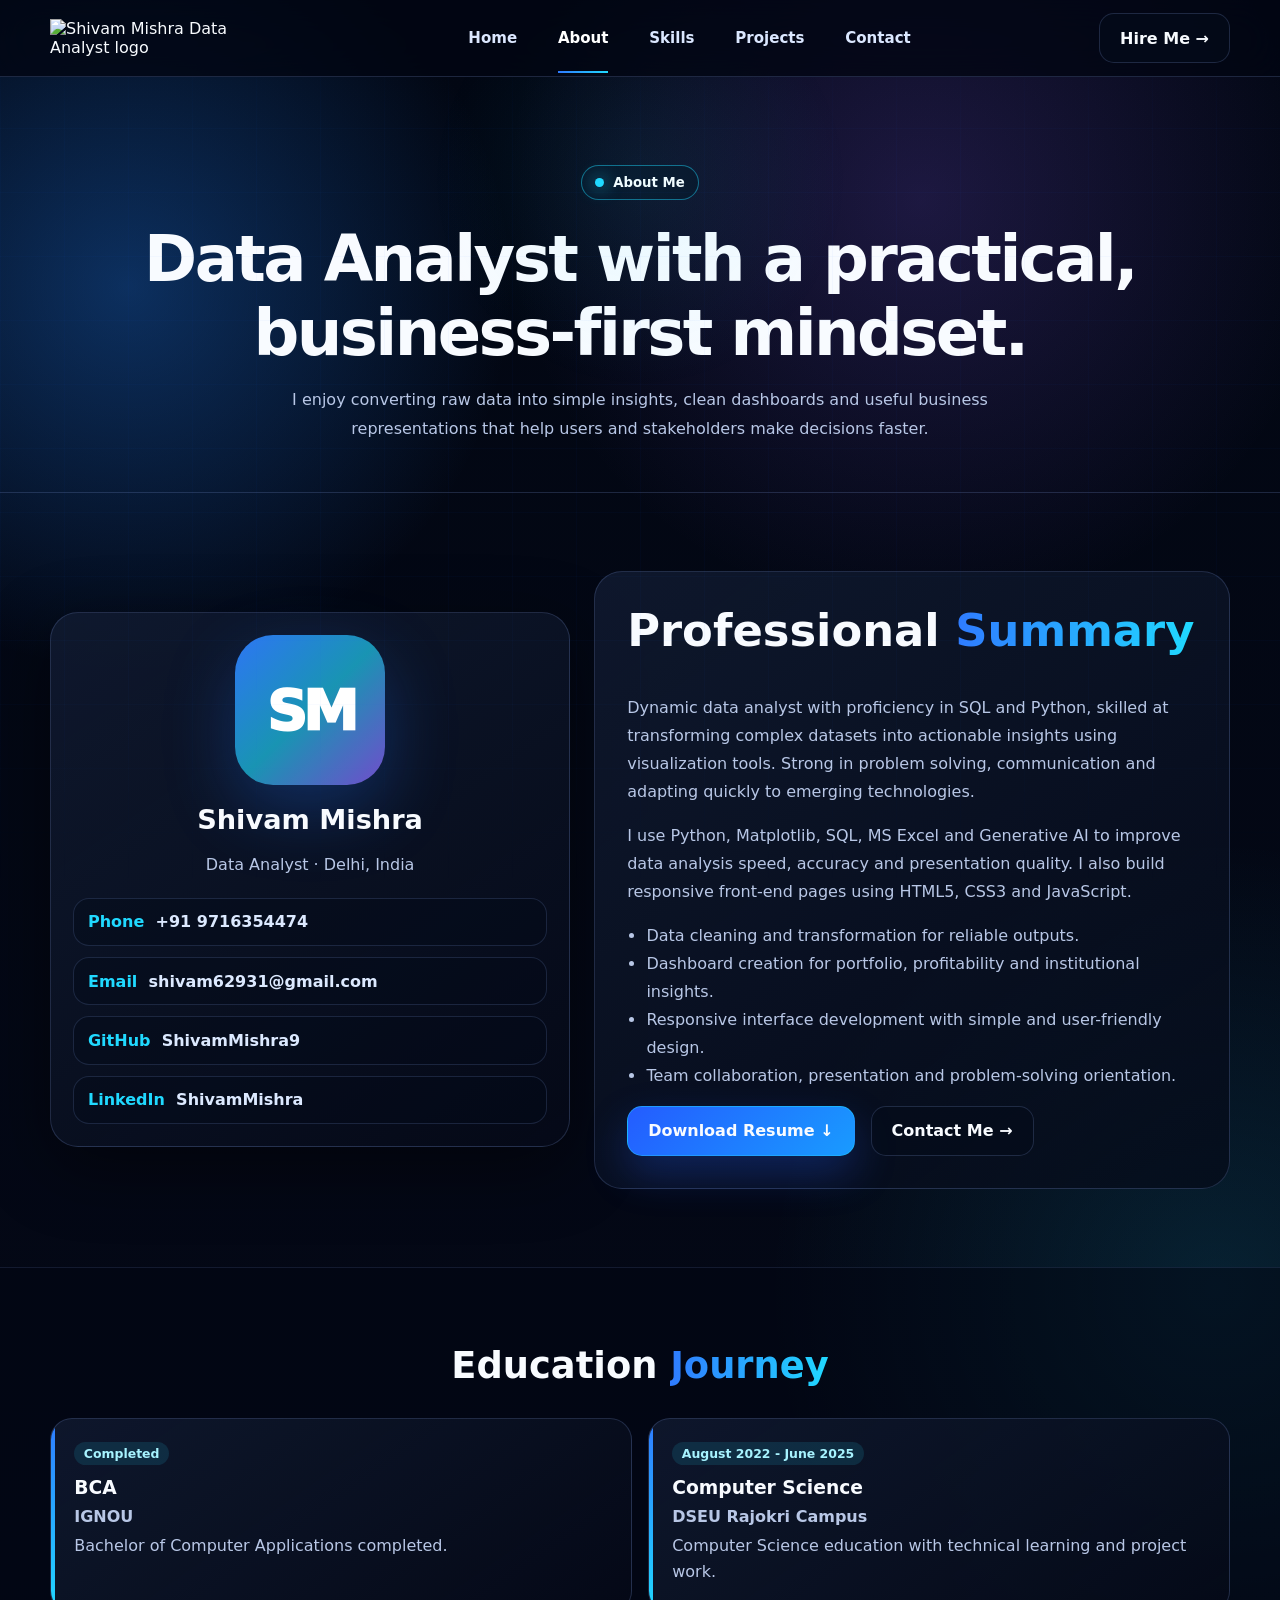
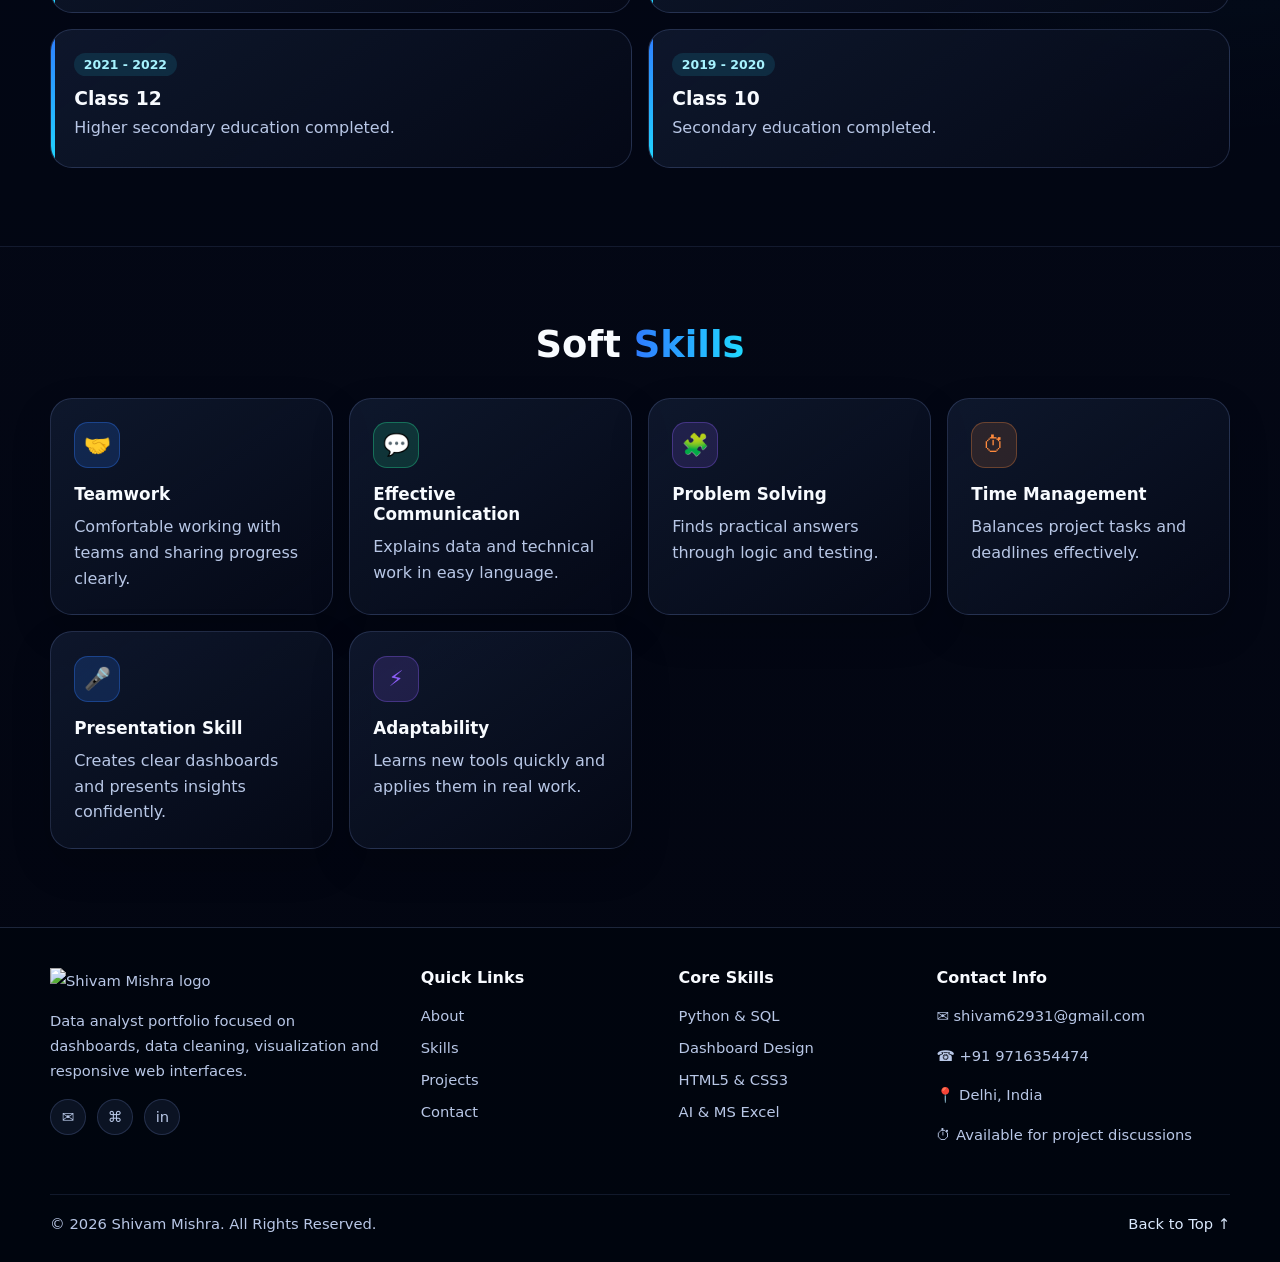
==== about.html @ b5615be9 "Add files via upload" ====
<!DOCTYPE html>
<html lang="en">
<head>
  <meta charset="UTF-8" />
  <meta name="viewport" content="width=device-width, initial-scale=1.0" />
  <title>About Shivam Mishra | Data Analyst</title>
  <meta name="description" content="About Shivam Mishra, data analyst with BCA from IGNOU and skills in Python, SQL, dashboards and visualization." />
  <link rel="stylesheet" href="styles.css" />
</head>
<body>
  <header class="site-header">
    <div class="container navbar">
      <a class="brand" href="index.html" aria-label="Shivam Mishra Home"><img src="assets/image.jpeg" alt="Shivam Mishra Data Analyst logo"></a>
      <nav class="nav-links" data-nav-links>
        <a class="nav-link " href="index.html">Home</a>
        <a class="nav-link active" href="about.html">About</a>
        <a class="nav-link " href="skills.html">Skills</a>
        <a class="nav-link " href="projects.html">Projects</a>
        <a class="nav-link " href="contact.html">Contact</a>
      </nav>
      <div class="nav-actions">
        <a class="btn btn-ghost" href="contact.html">Hire Me →</a>
        <button class="nav-toggle" data-nav-toggle aria-label="Open menu" aria-expanded="false">☰</button>
      </div>
    </div>
  </header>

  <main>
    <section class="page-hero">
      <div class="container">
        <span class="badge">About Me</span>
        <h1>Data Analyst with a practical, business-first mindset.</h1>
        <p>I enjoy converting raw data into simple insights, clean dashboards and useful business representations that help users and stakeholders make decisions faster.</p>
      </div>
    </section>

    <section class="section-pad">
      <div class="container about-grid">
        <aside class="profile-card">
          <div class="profile-photo">SM</div>
          <h2>Shivam Mishra</h2>
          <p>Data Analyst · Delhi, India</p>
          <div class="profile-meta">
            <a href="tel:+919716354474"><b>Phone</b> +91 9716354474</a>
            <a href="mailto:shivam62931@gmail.com"><b>Email</b> shivam62931@gmail.com</a>
            <a href="https://github.com/ShivamMishra9" target="_blank" rel="noopener"><b>GitHub</b> ShivamMishra9</a>
            <a href="https://www.linkedin.com/in/shivam-mishra-34b9a5308?utm_source=share_via&utm_content=profile&utm_medium=member_android" target="_blank" rel="noopener"><b>LinkedIn</b> ShivamMishra</a>
          </div>
        </aside>
        <div class="about-panel">
          <h2>Professional <span class="gradient-text">Summary</span></h2>
          <p>Dynamic data analyst with proficiency in SQL and Python, skilled at transforming complex datasets into actionable insights using visualization tools. Strong in problem solving, communication and adapting quickly to emerging technologies.</p>
          <p>I use Python, Matplotlib, SQL, MS Excel and Generative AI to improve data analysis speed, accuracy and presentation quality. I also build responsive front-end pages using HTML5, CSS3 and JavaScript.</p>
          <ul class="about-list">
            <li>Data cleaning and transformation for reliable outputs.</li>
            <li>Dashboard creation for portfolio, profitability and institutional insights.</li>
            <li>Responsive interface development with simple and user-friendly design.</li>
            <li>Team collaboration, presentation and problem-solving orientation.</li>
          </ul>
          <div class="hero-actions">
            <a class="btn btn-primary" href="assets/Resume.pdf" target="_blank" rel="noopener">Download Resume ↓</a>
            <a class="btn btn-ghost" href="contact.html">Contact Me →</a>
          </div>
        </div>
      </div>
    </section>

    <section class="section-pad split-bg">
      <div class="container">
        <h2 class="section-title">Education <span class="gradient-text">Journey</span></h2>
        <div class="timeline-grid">
          <div class="timeline-card"><span class="year">Completed</span><h3>BCA</h3><p><strong>IGNOU</strong></p><p>Bachelor of Computer Applications completed.</p></div>
          <div class="timeline-card"><span class="year">August 2022 - June 2025</span><h3>Computer Science</h3><p><strong>DSEU Rajokri Campus</strong></p><p>Computer Science education with technical learning and project work.</p></div>
          <div class="timeline-card"><span class="year">2021 - 2022</span><h3>Class 12</h3><p>Higher secondary education completed.</p></div>
          <div class="timeline-card"><span class="year">2019 - 2020</span><h3>Class 10</h3><p>Secondary education completed.</p></div>
        </div>
      </div>
    </section>

    <section class="section-pad">
      <div class="container">
        <h2 class="section-title">Soft <span class="gradient-text">Skills</span></h2>
        <div class="features-grid">
          <div class="feature-card"><div class="icon">🤝</div><h3>Teamwork</h3><p>Comfortable working with teams and sharing progress clearly.</p></div>
          <div class="feature-card"><div class="icon">💬</div><h3>Effective Communication</h3><p>Explains data and technical work in easy language.</p></div>
          <div class="feature-card"><div class="icon">🧩</div><h3>Problem Solving</h3><p>Finds practical answers through logic and testing.</p></div>
          <div class="feature-card"><div class="icon">⏱</div><h3>Time Management</h3><p>Balances project tasks and deadlines effectively.</p></div>
          <div class="feature-card"><div class="icon">🎤</div><h3>Presentation Skill</h3><p>Creates clear dashboards and presents insights confidently.</p></div>
          <div class="feature-card"><div class="icon">⚡</div><h3>Adaptability</h3><p>Learns new tools quickly and applies them in real work.</p></div>
        </div>
      </div>
    </section>
  </main>

  <footer class="footer">
    <div class="container">
      <div class="footer-grid">
        <div>
          <a class="brand" href="index.html"><img src=""C:\Users\shiva\Desktop\portfolio\shivam-portfolio-firebase\WhatsApp Image 2026-07-04 at 11.56.50.jpeg"" alt="Shivam Mishra logo"></a>
          <p>Data analyst portfolio focused on dashboards, data cleaning, visualization and responsive web interfaces.</p>
          <div class="social">
            <a href="mailto:shivam62931@gmail.com" aria-label="Email">✉</a>
            <a href="https://github.com/ShivamMishra9" aria-label="GitHub">⌘</a>
            <a href="https://www.linkedin.com/in/shivam-mishra-34b9a5308?utm_source=share_via&utm_content=profile&utm_medium=member_android" aria-label="LinkedIn">in</a>
          </div>
        </div>
        <div>
          <h3>Quick Links</h3>
          <a href="about.html">About</a>
          <a href="skills.html">Skills</a>
          <a href="projects.html">Projects</a>
          <a href="contact.html">Contact</a>
        </div>
        <div>
          <h3>Core Skills</h3>
          <a href="skills.html">Python & SQL</a>
          <a href="skills.html">Dashboard Design</a>
          <a href="skills.html">HTML5 & CSS3</a>
          <a href="skills.html">AI & MS Excel</a>
        </div>
        <div>
          <h3>Contact Info</h3>
          <p>✉ shivam62931@gmail.com</p>
          <p>☎ +91 9716354474</p>
          <p>📍 Delhi, India</p>
          <p>⏱ Available for project discussions</p>
        </div>
      </div>
      <div class="copyright">
        <span>© 2026 Shivam Mishra. All Rights Reserved.</span>
        <a class="back-top" data-back-top>Back to Top ↑</a>
      </div>
    </div>
  </footer>
  <script src="js/main.js"></script>
</body>
</html>
---- styles.css ----
:root {
  --bg: #030712;
  --bg-2: #071023;
  --card: rgba(16, 26, 48, 0.78);
  --card-2: rgba(14, 23, 42, 0.96);
  --border: rgba(107, 132, 191, 0.26);
  --text: #f8fbff;
  --muted: #b8c7e6;
  --blue: #2f7bff;
  --cyan: #20d9ff;
  --purple: #8b5cf6;
  --pink: #ff58d6;
  --green: #27ef9f;
  --orange: #ff8a3d;
  --shadow: 0 20px 70px rgba(0, 0, 0, 0.45);
  --radius: 22px;
}

* { box-sizing: border-box; }
html { scroll-behavior: smooth; }
body {
  margin: 0;
  font-family: Inter, ui-sans-serif, system-ui, -apple-system, BlinkMacSystemFont, "Segoe UI", Arial, sans-serif;
  background:
    radial-gradient(circle at 10% 10%, rgba(33, 133, 255, .32), transparent 24rem),
    radial-gradient(circle at 72% 7%, rgba(135, 92, 246, .20), transparent 26rem),
    radial-gradient(circle at 95% 45%, rgba(32, 217, 255, .12), transparent 28rem),
    linear-gradient(180deg, #020713 0%, #040816 55%, #020510 100%);
  color: var(--text);
  overflow-x: hidden;
}

body::before {
  content: "";
  position: fixed;
  inset: 0;
  pointer-events: none;
  background-image:
    linear-gradient(rgba(47, 123, 255, .06) 1px, transparent 1px),
    linear-gradient(90deg, rgba(47, 123, 255, .06) 1px, transparent 1px);
  background-size: 64px 64px;
  mask-image: linear-gradient(to bottom, transparent, black 16%, black 76%, transparent);
  opacity: .55;
}

body::after {
  content: "";
  position: fixed;
  inset: 0;
  pointer-events: none;
  background: radial-gradient(circle at var(--x, 50%) var(--y, 20%), rgba(32, 217, 255, .08), transparent 13rem);
  transition: .08s linear;
}

img { max-width: 100%; display: block; }
a { color: inherit; text-decoration: none; }
button, input, textarea, select { font: inherit; }

.container { width: min(1180px, calc(100% - 32px)); margin: 0 auto; }
.gradient-text { color: var(--cyan); background: linear-gradient(90deg, #2f7bff, #20d9ff); -webkit-background-clip: text; background-clip: text; color: transparent; }
.section-title { text-align: center; margin: 0 0 2rem; font-size: clamp(1.6rem, 3vw, 2.3rem); line-height: 1.1; }
.section-subtitle { color: var(--muted); text-align: center; max-width: 760px; margin: -1rem auto 2.5rem; line-height: 1.7; }
.section-pad { padding: 78px 0; }

.site-header {
  position: sticky;
  top: 0;
  z-index: 50;
  background: rgba(2, 6, 18, .78);
  backdrop-filter: blur(18px);
  border-bottom: 1px solid var(--border);
}
.navbar { min-height: 76px; display: flex; align-items: center; justify-content: space-between; gap: 1.2rem; }
.brand { display: inline-flex; align-items: center; gap: .75rem; }
.brand img { width: 168px; height: auto; }
.nav-toggle { display: none; width: 44px; height: 44px; border: 1px solid var(--border); border-radius: 14px; background: rgba(13, 22, 43, .8); color: var(--text); cursor: pointer; }
.nav-links { display: flex; align-items: center; justify-content: center; gap: .55rem; }
.nav-link {
  position: relative;
  padding: 1.65rem 1rem;
  color: #dbe7ff;
  font-weight: 700;
  font-size: .94rem;
  transition: color .25s ease;
}
.nav-link::after {
  content: "";
  position: absolute;
  left: 1rem;
  right: 1rem;
  bottom: 0;
  height: 2px;
  background: linear-gradient(90deg, var(--blue), var(--cyan));
  transform: scaleX(0);
  transform-origin: center;
  transition: transform .25s ease;
}
.nav-link:hover, .nav-link.active { color: #fff; }
.nav-link:hover::after, .nav-link.active::after { transform: scaleX(1); }
.nav-actions { display: flex; align-items: center; gap: .8rem; }
.btn {
  display: inline-flex;
  align-items: center;
  justify-content: center;
  gap: .65rem;
  min-height: 48px;
  padding: .9rem 1.25rem;
  border-radius: 15px;
  border: 1px solid var(--border);
  background: rgba(15, 25, 45, .66);
  color: var(--text);
  font-weight: 800;
  cursor: pointer;
  transition: transform .25s ease, box-shadow .25s ease, border-color .25s ease, background .25s ease;
}
.btn:hover { transform: translateY(-3px); border-color: rgba(32,217,255,.55); box-shadow: 0 14px 32px rgba(32, 117, 255, .18); }
.btn-primary { border-color: rgba(32, 217, 255, .42); background: linear-gradient(135deg, #245cff, #199bff); box-shadow: 0 18px 42px rgba(36, 92, 255, .28); }
.btn-ghost { background: rgba(5, 12, 26, .7); }

.hero { position: relative; padding: 84px 0 76px; border-bottom: 1px solid var(--border); overflow: hidden; }
.hero-grid { display: grid; grid-template-columns: 1.02fr .98fr; gap: 4rem; align-items: center; }
.badge {
  display: inline-flex; align-items: center; gap: .55rem; color: #ffffff;
  border: 1px solid rgba(32, 217, 255, .46);
  background: rgba(6, 16, 35, .68);
  border-radius: 999px;
  padding: .55rem .85rem;
  font-weight: 800;
  font-size: .83rem;
  margin-bottom: 1.4rem;
}
.badge::before { content: ""; width: 9px; height: 9px; border-radius: 50%; background: var(--cyan); box-shadow: 0 0 18px var(--cyan); }
.hero h1 { font-size: clamp(2.5rem, 5.5vw, 5.35rem); line-height: 1.05; letter-spacing: -.05em; margin: 0 0 1.2rem; }
.hero p { color: #d7e4fb; font-size: 1.05rem; line-height: 1.8; max-width: 620px; margin: 0 0 2rem; }
.hero-actions { display: flex; flex-wrap: wrap; gap: 1rem; }
.hero-visual { position: relative; min-height: 440px; display: grid; place-items: center; }
.code-card {
  width: min(100%, 470px);
  border: 1px solid rgba(71, 142, 255, .52);
  border-radius: 24px;
  background: linear-gradient(145deg, rgba(17, 27, 52, .94), rgba(6, 10, 27, .78));
  box-shadow: 0 0 0 1px rgba(32, 217, 255, .08), 0 26px 80px rgba(60, 75, 255, .28);
  overflow: hidden;
  transform: perspective(900px) rotateY(-9deg) rotateX(2deg);
}
.card-top { height: 48px; display: flex; align-items: center; justify-content: space-between; padding: 0 1rem; border-bottom: 1px solid rgba(107,132,191,.22); color: #a9c3ff; font-weight: 800; }
.dot-group { display: inline-flex; gap: .45rem; }
.dot { width: 11px; height: 11px; border-radius: 50%; background: var(--blue); }
.dot:nth-child(2) { background: var(--pink); }
.dot:nth-child(3) { background: var(--cyan); }
.code-card pre { margin: 0; padding: 1.4rem; overflow: auto; color: #a7f3ff; line-height: 1.75; font-size: .91rem; }
.float-icon { position: absolute; display: grid; place-items: center; border: 1px solid rgba(32,217,255,.42); border-radius: 24px; background: rgba(16, 26, 48, .80); box-shadow: var(--shadow); animation: float 4s ease-in-out infinite; }
.float-icon.react { right: 4%; bottom: 52px; width: 94px; height: 94px; font-size: 3rem; color: var(--cyan); }
.float-orb { position: absolute; border-radius: 50%; filter: blur(.2px); opacity: .9; animation: float 6s ease-in-out infinite; }
.orb-1 { width: 106px; height: 106px; left: 7%; top: 48px; background: radial-gradient(circle at 35% 30%, #8b5cf6, rgba(47,123,255,.15) 70%); }
.orb-2 { width: 26px; height: 26px; right: 18%; top: 100px; background: radial-gradient(circle, #ff58d6, #5a38ff); animation-delay: -1.5s; }
.orb-3 { width: 18px; height: 18px; left: 16%; bottom: 70px; background: radial-gradient(circle, #20d9ff, #245cff); animation-delay: -3s; }
@keyframes float { 0%,100% { transform: translateY(0); } 50% { transform: translateY(-16px); } }

.tech-row { display: grid; grid-template-columns: repeat(12, 1fr); gap: .85rem; }
.tech-card, .feature-card, .service-card, .stat-card, .project-card, .team-card, .form-card, .info-card {
  border: 1px solid var(--border);
  background: linear-gradient(145deg, rgba(16, 26, 48, .86), rgba(6, 10, 24, .72));
  border-radius: var(--radius);
  box-shadow: 0 16px 40px rgba(0,0,0,.16);
  transition: transform .25s ease, border-color .25s ease, box-shadow .25s ease;
}
.tech-card:hover, .feature-card:hover, .service-card:hover, .stat-card:hover, .project-card:hover, .team-card:hover, .info-card:hover { transform: translateY(-6px); border-color: rgba(32,217,255,.48); box-shadow: 0 24px 54px rgba(10, 70, 160, .18); }
.tech-card { min-height: 88px; display: grid; place-items: center; text-align: center; padding: .7rem; font-weight: 800; font-size: .82rem; color: #e5eeff; }
.tech-icon { display: block; font-size: 1.65rem; margin-bottom: .35rem; }
.stats-grid { margin-top: 1.4rem; display: grid; grid-template-columns: repeat(4, 1fr); gap: 1rem; }
.stat-card { padding: 1.45rem; min-height: 154px; }
.stat-card .icon, .feature-card .icon, .service-card .icon, .info-card .icon { width: 46px; height: 46px; border-radius: 14px; display: grid; place-items: center; margin-bottom: 1rem; background: rgba(47, 123, 255, .18); border: 1px solid rgba(47, 123, 255, .35); color: var(--cyan); font-size: 1.35rem; }
.stat-card h3 { margin: .2rem 0 .25rem; font-size: 1rem; color: #ccddff; }
.stat-card strong { display: block; font-size: 1.65rem; margin-bottom: .25rem; }
.stat-card p, .feature-card p, .service-card p, .project-card p, .team-card p, .info-card p { color: var(--muted); line-height: 1.6; margin: 0; }

.split-bg { background: rgba(2, 6, 18, .48); border-top: 1px solid rgba(107,132,191,.16); border-bottom: 1px solid rgba(107,132,191,.16); }
.features-grid { display: grid; grid-template-columns: repeat(4, 1fr); gap: 1rem; }
.feature-card { padding: 1.45rem; }
.feature-card h3, .service-card h3, .project-card h3, .team-card h3, .info-card h3 { margin: 0 0 .65rem; font-size: 1.05rem; }
.feature-card:nth-child(2n) .icon { color: var(--green); background: rgba(39,239,159,.14); border-color: rgba(39,239,159,.32); }
.feature-card:nth-child(3n) .icon { color: var(--purple); background: rgba(139,92,246,.16); border-color: rgba(139,92,246,.34); }
.feature-card:nth-child(4n) .icon { color: var(--orange); background: rgba(255,138,61,.13); border-color: rgba(255,138,61,.30); }

.services-grid { display: grid; grid-template-columns: repeat(4, 1fr); gap: 1rem; }
.service-card { padding: 1.4rem; min-height: 190px; position: relative; overflow: hidden; }
.service-card::after { content: ""; position: absolute; inset: auto -40px -55px auto; width: 130px; height: 130px; background: radial-gradient(circle, rgba(32,217,255,.18), transparent 65%); }

.process { display: grid; grid-template-columns: repeat(7, 1fr); gap: 1rem; align-items: start; }
.step { text-align: center; position: relative; }
.step:not(:last-child)::after { content: ""; position: absolute; top: 28px; right: -32%; width: 60%; border-top: 2px dotted rgba(45, 149, 255, .65); }
.step-icon { margin: 0 auto .75rem; width: 58px; height: 58px; border-radius: 50%; display: grid; place-items: center; border: 1px solid rgba(32,217,255,.5); background: rgba(16, 26, 48, .85); color: var(--cyan); font-size: 1.4rem; }
.step h3 { margin: 0 0 .35rem; font-size: .96rem; }
.step p { margin: 0; color: var(--muted); font-size: .82rem; line-height: 1.5; }

.cta { margin-top: 2.5rem; padding: 2rem; border: 1px solid rgba(32,217,255,.28); border-radius: 26px; background: linear-gradient(100deg, rgba(33, 54, 97, .8), rgba(12, 59, 90, .56), rgba(38, 25, 76, .6)); display: flex; justify-content: space-between; gap: 1rem; align-items: center; }
.cta h2 { margin: 0 0 .4rem; font-size: clamp(1.5rem, 3vw, 2.2rem); }
.cta p { margin: 0; color: #d7e6ff; }

.projects-grid { display: grid; grid-template-columns: repeat(3, 1fr); gap: 1.25rem; }
.project-card { padding: 1.15rem; overflow: hidden; }
.project-shot { border-radius: 16px; border: 1px solid rgba(107,132,191,.2); height: 170px; background: linear-gradient(135deg, rgba(245,248,255,.95), rgba(210,228,255,.92)); padding: 1rem; margin-bottom: 1rem; }
.mock-browser { height: 100%; border-radius: 12px; background: #eef5ff; box-shadow: inset 0 0 0 1px rgba(28,54,100,.11); overflow: hidden; }
.mock-bar { height: 28px; background: #ffffff; border-bottom: 1px solid #dbe7ff; display: flex; align-items: center; gap: .3rem; padding-left: .7rem; }
.mock-bar span { width: 8px; height: 8px; background: #93a8d5; border-radius: 50%; }
.mock-body { padding: .85rem; display: grid; gap: .5rem; }
.mock-line { height: 10px; background: #c7d7f8; border-radius: 9px; }
.mock-line:nth-child(2) { width: 65%; }
.mock-line:nth-child(3) { width: 82%; }
.mock-panel { height: 45px; border-radius: 12px; background: linear-gradient(90deg, #d8e7ff, #a9c8ff); }
.tags { display: flex; flex-wrap: wrap; gap: .45rem; margin: 1rem 0; }
.tag { color: #a8ffdf; background: rgba(39,239,159,.12); border: 1px solid rgba(39,239,159,.23); padding: .25rem .55rem; border-radius: 999px; font-size: .72rem; font-weight: 800; }
.project-actions { display: grid; grid-template-columns: 1fr 1fr; gap: .7rem; }
.project-actions .btn { min-height: 42px; padding: .7rem .8rem; font-size: .86rem; }

.page-hero { padding: 88px 0 48px; text-align: center; border-bottom: 1px solid var(--border); }
.page-hero h1 { margin: 0 0 1rem; font-size: clamp(2.1rem, 5vw, 4rem); letter-spacing: -.04em; }
.page-hero p { margin: 0 auto; max-width: 760px; color: var(--muted); line-height: 1.8; }
.about-grid { display: grid; grid-template-columns: .9fr 1.1fr; gap: 1.5rem; align-items: center; }
.about-panel { padding: 2rem; border: 1px solid var(--border); border-radius: 28px; background: linear-gradient(145deg, rgba(16, 26, 48, .88), rgba(5, 10, 24, .72)); }
.about-panel h2 { margin-top: 0; font-size: clamp(1.6rem, 4vw, 2.8rem); }
.about-panel p, .about-list li { color: var(--muted); line-height: 1.75; }
.about-list { padding-left: 1.2rem; }
.team-grid { display: grid; grid-template-columns: repeat(3, 1fr); gap: 1rem; }
.team-card { padding: 1.5rem; text-align: center; }
.avatar { width: 76px; height: 76px; border-radius: 50%; display: grid; place-items: center; margin: 0 auto 1rem; background: linear-gradient(135deg, rgba(47,123,255,.9), rgba(32,217,255,.75)); font-size: 1.8rem; font-weight: 900; }

.contact-layout { display: grid; grid-template-columns: .8fr 1.2fr; gap: 1.25rem; align-items: start; }
.info-stack { display: grid; gap: 1rem; }
.info-card, .form-card { padding: 1.5rem; }
.contact-form { display: grid; gap: 1rem; }
.form-grid { display: grid; grid-template-columns: 1fr 1fr; gap: 1rem; }
.form-group { display: grid; gap: .45rem; }
.form-group label { font-weight: 800; color: #e8f1ff; font-size: .9rem; }
.form-group input, .form-group textarea, .form-group select {
  width: 100%;
  border: 1px solid rgba(107,132,191,.34);
  border-radius: 14px;
  background: rgba(4, 10, 24, .72);
  color: var(--text);
  outline: none;
  padding: .95rem 1rem;
  transition: border-color .2s ease, box-shadow .2s ease;
}
.form-group textarea { min-height: 160px; resize: vertical; }
.form-group input:focus, .form-group textarea:focus, .form-group select:focus { border-color: rgba(32,217,255,.72); box-shadow: 0 0 0 4px rgba(32,217,255,.08); }
.form-full { grid-column: 1 / -1; }
.status-message { min-height: 28px; color: var(--muted); font-weight: 700; }
.status-message.success { color: var(--green); }
.status-message.error { color: #ff8b8b; }

.footer { border-top: 1px solid var(--border); background: rgba(1, 5, 14, .82); padding: 2.5rem 0 1.2rem; }
.footer-grid { display: grid; grid-template-columns: 1.5fr 1fr 1fr 1.3fr; gap: 2rem; }
.footer h3 { margin: 0 0 1rem; font-size: 1rem; }
.footer p, .footer a, .copyright { color: var(--muted); line-height: 1.7; font-size: .92rem; }
.footer a { display: block; margin-bottom: .45rem; transition: color .2s ease; }
.footer a:hover { color: var(--cyan); }
.social { display: flex; gap: .7rem; margin-top: 1rem; }
.social a { width: 36px; height: 36px; display: grid; place-items: center; border-radius: 50%; border: 1px solid var(--border); background: rgba(14, 23, 42, .8); }
.copyright { display: flex; justify-content: space-between; gap: 1rem; border-top: 1px solid rgba(107,132,191,.16); margin-top: 2rem; padding-top: 1rem; }
.back-top { color: #dbeafe !important; cursor: pointer; }

@media (max-width: 1080px) {
  .hero-grid, .about-grid, .contact-layout { grid-template-columns: 1fr; }
  .hero-visual { min-height: 360px; }
  .features-grid, .services-grid, .stats-grid { grid-template-columns: repeat(2, 1fr); }
  .tech-row { grid-template-columns: repeat(6, 1fr); }
  .process { grid-template-columns: repeat(4, 1fr); }
  .step::after { display: none; }
  .projects-grid, .team-grid { grid-template-columns: 1fr 1fr; }
}

@media (max-width: 820px) {
  .nav-toggle { display: inline-grid; place-items: center; }
  .nav-actions .btn { display: none; }
  .nav-links {
    position: fixed;
    top: 76px;
    left: 16px;
    right: 16px;
    display: grid;
    gap: 0;
    padding: .7rem;
    background: rgba(3, 10, 25, .96);
    border: 1px solid var(--border);
    border-radius: 20px;
    transform: translateY(-130%);
    transition: transform .25s ease;
    box-shadow: var(--shadow);
  }
  .nav-links.open { transform: translateY(0); }
  .nav-link { padding: 1rem; border-radius: 12px; }
  .nav-link::after { display: none; }
  .nav-link:hover, .nav-link.active { background: rgba(47,123,255,.14); }
  .hero { padding-top: 54px; }
  .code-card { transform: none; }
  .cta { flex-direction: column; text-align: center; align-items: stretch; }
  .footer-grid { grid-template-columns: 1fr 1fr; }
}

@media (max-width: 620px) {
  .container { width: min(100% - 22px, 1180px); }
  .tech-row { grid-template-columns: repeat(3, 1fr); }
  .features-grid, .services-grid, .stats-grid, .projects-grid, .team-grid, .process, .form-grid, .footer-grid { grid-template-columns: 1fr; }
  .hero h1 { font-size: 2.45rem; }
  .hero-actions, .project-actions { grid-template-columns: 1fr; display: grid; }
  .brand img { width: 145px; }
  .copyright { flex-direction: column; }
}

.brand img { width: 230px; }
.hero h1 { max-width: 820px; }
.code-card pre code .comment { color: #7dd3fc; }
.resume-strip { display:flex; flex-wrap:wrap; gap:.75rem; margin-top:1.5rem; }
.pill { display:inline-flex; align-items:center; gap:.45rem; padding:.45rem .7rem; border:1px solid rgba(107,132,191,.28); border-radius:999px; background:rgba(16,26,48,.72); color:#dbeafe; font-weight:800; font-size:.82rem; }
.profile-card { padding:1.4rem; border:1px solid var(--border); border-radius:28px; background:linear-gradient(145deg, rgba(16,26,48,.9), rgba(6,10,24,.76)); box-shadow:var(--shadow); }
.profile-photo { width:150px; height:150px; border-radius:38px; margin:0 auto 1.2rem; display:grid; place-items:center; background:linear-gradient(135deg, rgba(47,123,255,.95), rgba(32,217,255,.65), rgba(139,92,246,.8)); color:#fff; font-size:3.5rem; font-weight:950; letter-spacing:-.08em; box-shadow:0 24px 70px rgba(32,117,255,.28); }
.profile-card h2 { text-align:center; margin:.3rem 0 .35rem; font-size:1.7rem; }
.profile-card p { text-align:center; color:var(--muted); line-height:1.7; }
.profile-meta { display:grid; gap:.7rem; margin-top:1.2rem; }
.profile-meta a, .profile-meta span { display:flex; align-items:center; gap:.7rem; padding:.85rem; border:1px solid rgba(107,132,191,.22); border-radius:16px; background:rgba(4,10,24,.42); color:#dce9ff; font-weight:750; }
.profile-meta b { color:var(--cyan); }
.metric-grid { display:grid; grid-template-columns:repeat(4, 1fr); gap:1rem; }
.metric-card { padding:1.3rem; border:1px solid var(--border); border-radius:var(--radius); background:linear-gradient(145deg, rgba(16,26,48,.86), rgba(6,10,24,.72)); }
.metric-card strong { font-size:1.7rem; display:block; margin-bottom:.35rem; }
.metric-card span { color:var(--muted); line-height:1.5; }
.timeline-grid { display:grid; grid-template-columns:repeat(2, 1fr); gap:1rem; }
.timeline-card { padding:1.45rem; border:1px solid var(--border); border-radius:var(--radius); background:linear-gradient(145deg, rgba(16,26,48,.86), rgba(6,10,24,.72)); position:relative; overflow:hidden; }
.timeline-card:before { content:""; position:absolute; top:0; left:0; width:4px; height:100%; background:linear-gradient(var(--blue), var(--cyan)); }
.timeline-card h3 { margin:0 0 .35rem; }
.timeline-card p { margin:.25rem 0; color:var(--muted); line-height:1.6; }
.timeline-card .year { display:inline-flex; padding:.25rem .6rem; border-radius:999px; background:rgba(32,217,255,.12); color:#a7f3ff; font-size:.78rem; font-weight:900; margin-bottom:.75rem; }
.skill-board { display:grid; grid-template-columns:1fr 1fr; gap:1.25rem; }
.skill-list { display:grid; gap:.85rem; }
.skill-meter { border:1px solid rgba(107,132,191,.25); border-radius:18px; padding:1rem; background:rgba(7,16,35,.6); }
.skill-head { display:flex; justify-content:space-between; gap:1rem; font-weight:900; margin-bottom:.7rem; }
.meter { height:9px; background:rgba(107,132,191,.2); border-radius:999px; overflow:hidden; }
.meter span { display:block; height:100%; border-radius:999px; background:linear-gradient(90deg, var(--blue), var(--cyan)); }
.project-card.large { padding:1.3rem; }
.project-card ul { padding-left:1.15rem; color:var(--muted); line-height:1.65; }
.project-shot.analytics { background:linear-gradient(135deg, #08182f, #12345f); }
.dashboard-mock { height:100%; border-radius:12px; background:rgba(255,255,255,.96); padding:.8rem; display:grid; grid-template-columns:1fr 1fr; gap:.6rem; }
.chart-card { border-radius:10px; background:#eef5ff; display:flex; align-items:end; gap:.24rem; padding:.5rem; }
.chart-card i { flex:1; border-radius:5px 5px 0 0; background:linear-gradient(#2f7bff,#20d9ff); min-height:18px; }
.chart-card i:nth-child(2){min-height:42px}.chart-card i:nth-child(3){min-height:27px}.chart-card i:nth-child(4){min-height:55px}.chart-card i:nth-child(5){min-height:35px}
.dashboard-line { border-radius:10px; background:linear-gradient(90deg,#dceafe,#aac8ff); }
.contact-note { margin-top:1rem; padding:1rem; border:1px solid rgba(32,217,255,.24); border-radius:18px; background:rgba(32,217,255,.07); color:var(--muted); line-height:1.6; }
.cert-card { padding:1.4rem; border:1px solid var(--border); border-radius:var(--radius); background:linear-gradient(145deg, rgba(16,26,48,.86), rgba(6,10,24,.72)); }
.cert-card h3 { margin:0 0 .5rem; }
.cert-card p { color:var(--muted); line-height:1.7; margin:0; }
.resume-preview { padding:1.2rem; border:1px solid var(--border); border-radius:26px; background:rgba(4,10,24,.56); }
.resume-preview h3 { margin:0 0 1rem; }
.resume-preview .row { display:grid; grid-template-columns:120px 1fr; gap:.8rem; padding:.65rem 0; border-bottom:1px solid rgba(107,132,191,.16); color:var(--muted); }
.resume-preview .row:last-child { border-bottom:0; }
.resume-preview b { color:#eff6ff; }
@media (max-width:1080px){ .metric-grid, .skill-board { grid-template-columns:repeat(2,1fr); } }
@media (max-width:820px){ .brand img { width:190px; } .timeline-grid, .metric-grid, .skill-board { grid-template-columns:1fr; } }
@media (max-width:620px){ .brand img { width:170px; } .resume-preview .row { grid-template-columns:1fr; gap:.2rem; } }
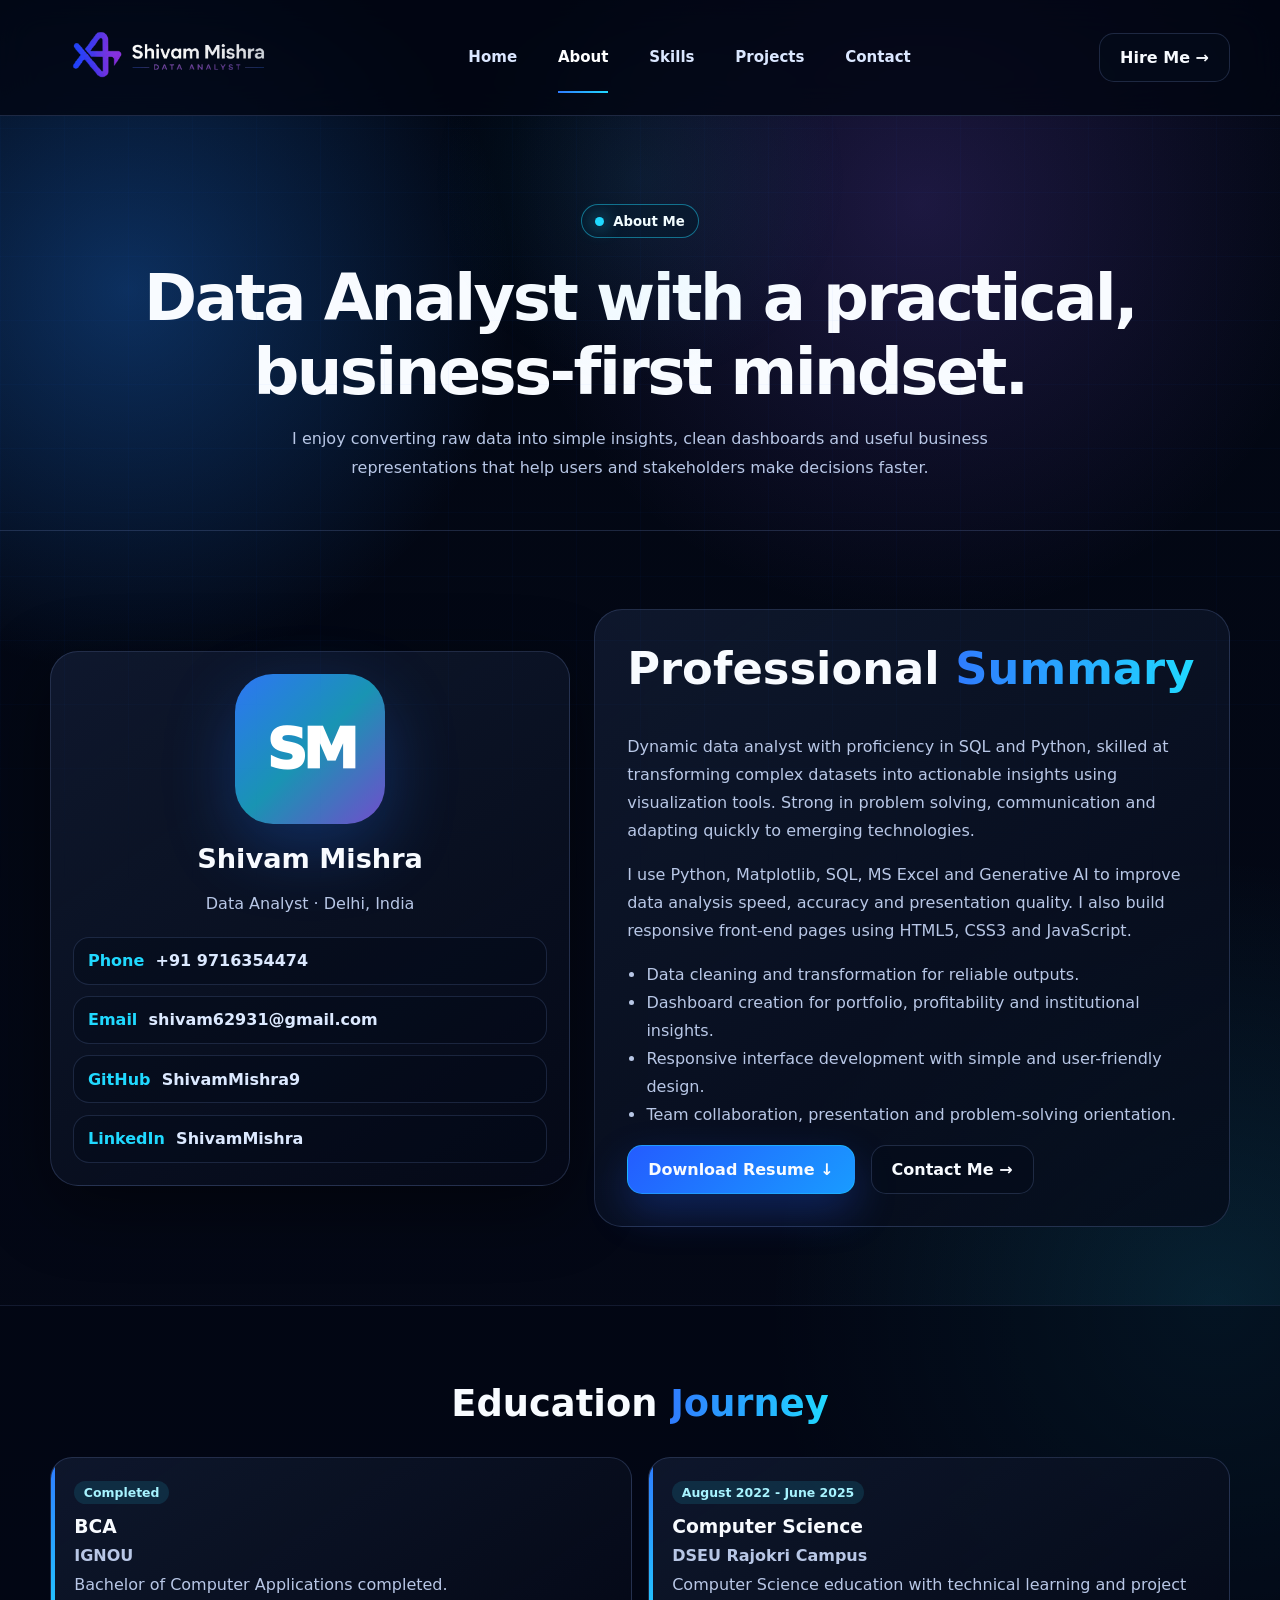
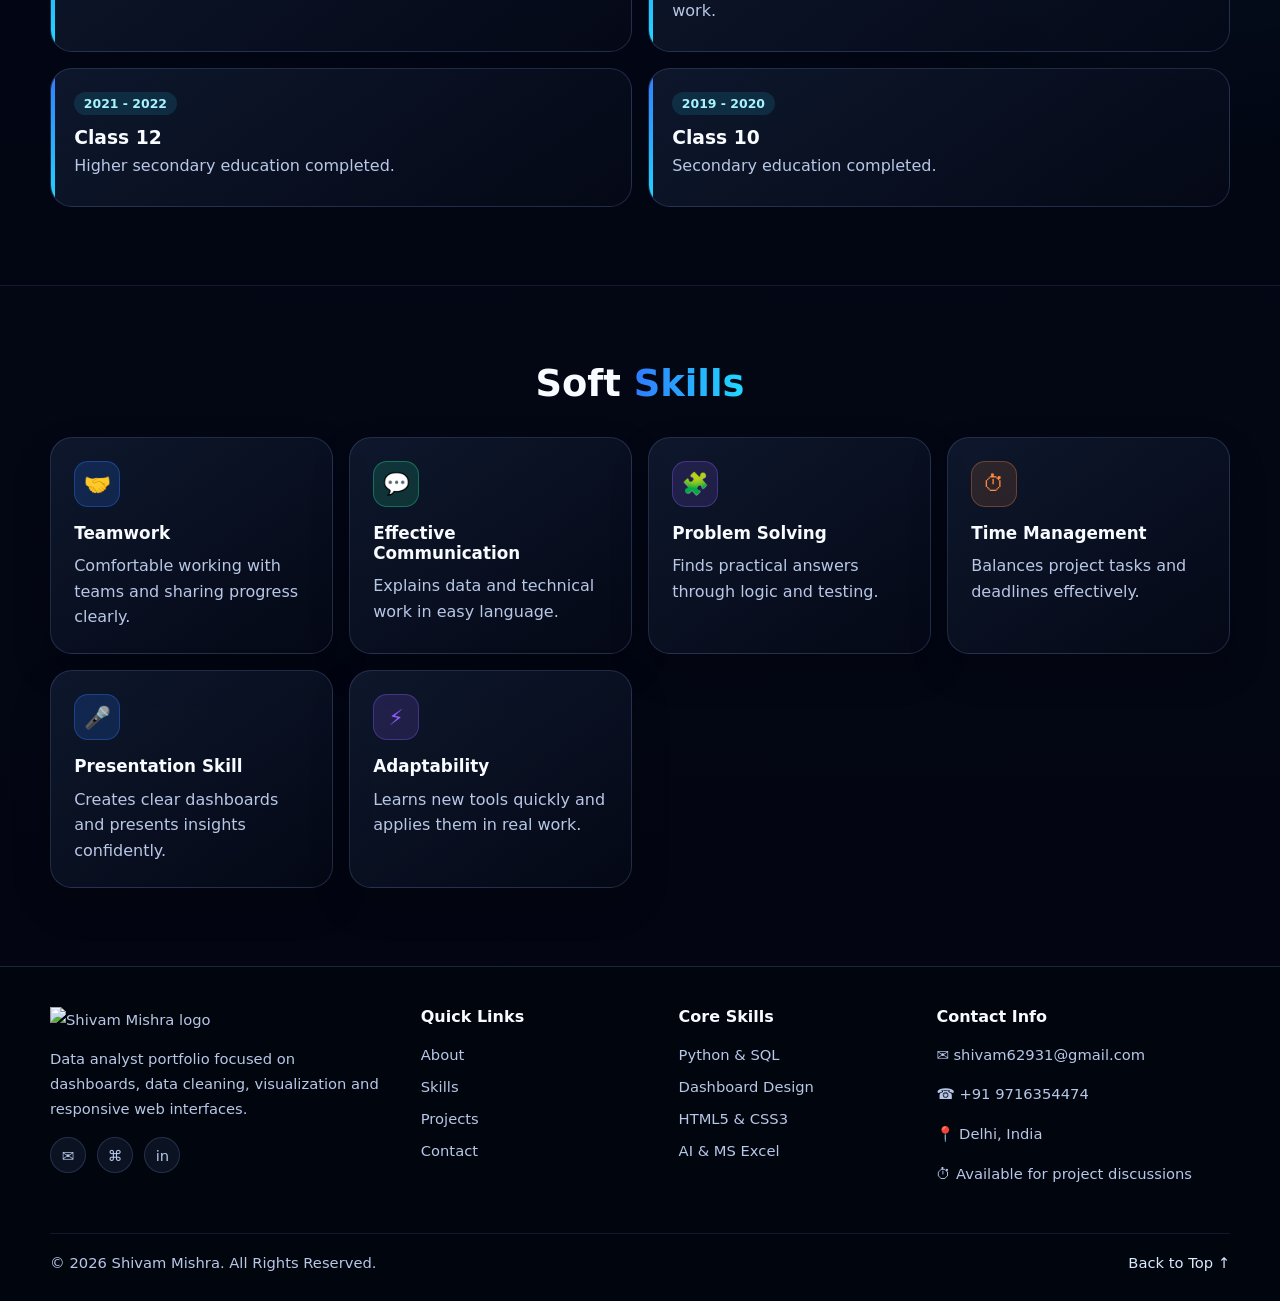
==== commit efa58aa7: "Update about.html" ====
--- a/about.html
+++ b/about.html
@@ -10,7 +10,7 @@
 <body>
   <header class="site-header">
     <div class="container navbar">
-      <a class="brand" href="index.html" aria-label="Shivam Mishra Home"><img src="assets/image.jpeg" alt="Shivam Mishra Data Analyst logo"></a>
+      <a class="brand" href="index.html" aria-label="Shivam Mishra Home"><img src="image.jpeg" alt="Shivam Mishra Data Analyst logo"></a>
       <nav class="nav-links" data-nav-links>
         <a class="nav-link " href="index.html">Home</a>
         <a class="nav-link active" href="about.html">About</a>
@@ -134,4 +134,4 @@
   </footer>
   <script src="js/main.js"></script>
 </body>
-</html>+</html>
